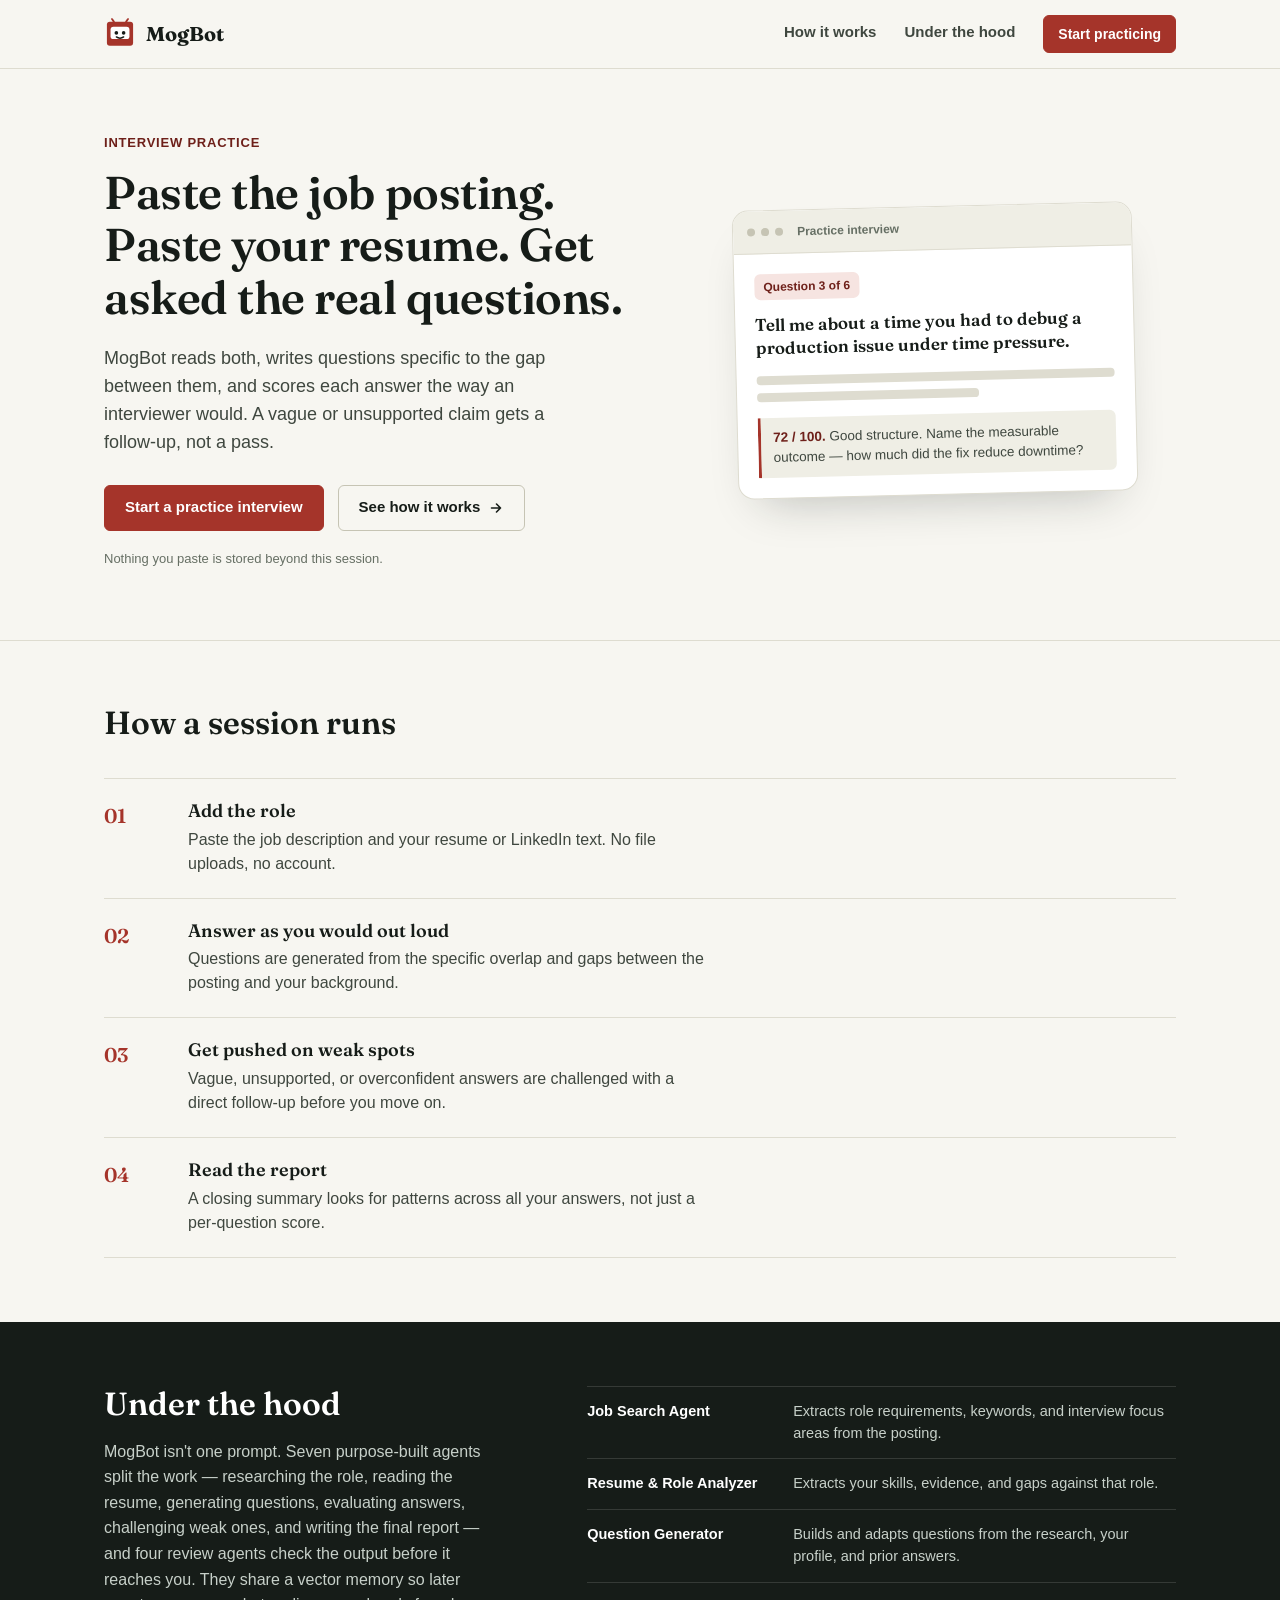
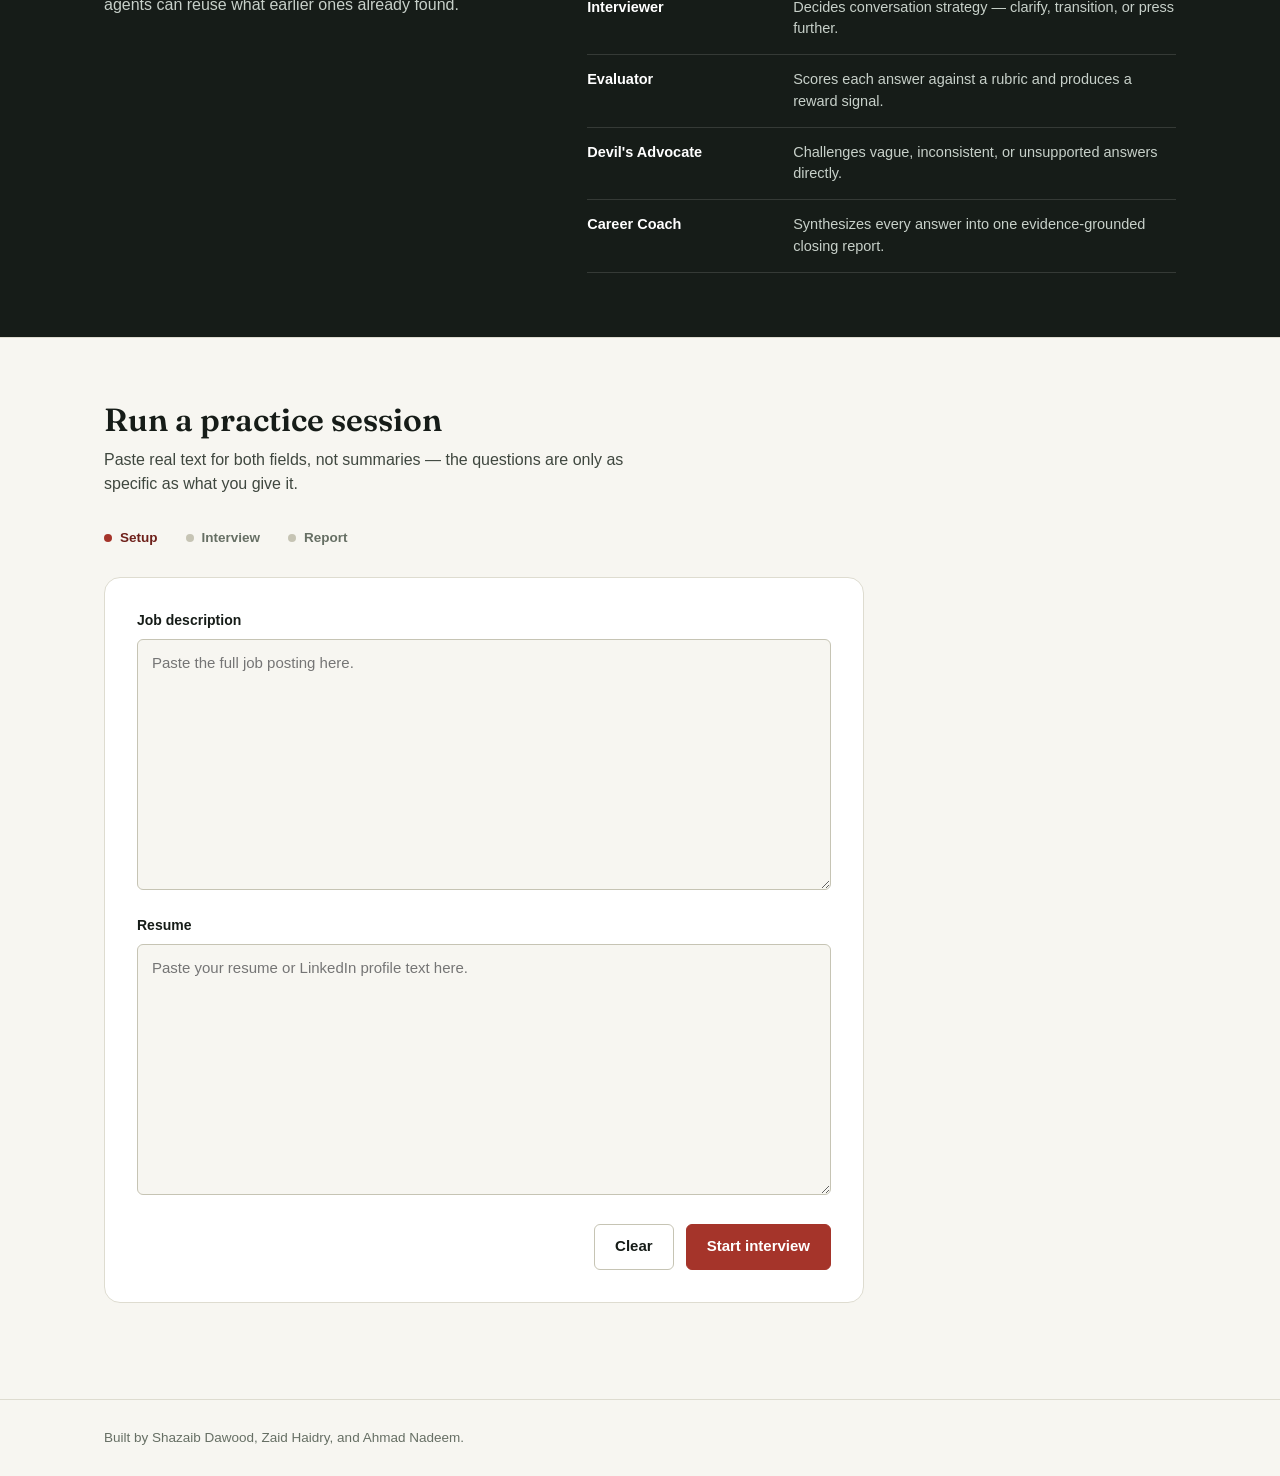
==== web/index.html @ ac3ec2a6 "Add web frontend to replace Chrome extension as primary UI Static single-page site (no build step) h" ====
<!doctype html>
<html lang="en">
  <head>
    <meta charset="utf-8">
    <meta name="viewport" content="width=device-width, initial-scale=1">
    <title>MogBot — Interview Practice From Your Own Resume</title>
    <meta name="description" content="Paste a job description and a resume. MogBot writes interview questions specific to the gap between them and scores each answer, including follow-ups on vague or unsupported claims.">
    <meta name="theme-color" content="#F7F6F1">
    <meta name="mogbot-api-base" content="">
    <link rel="icon" type="image/svg+xml" href="assets/mark.svg">
    <link rel="preconnect" href="https://fonts.googleapis.com">
    <link rel="preconnect" href="https://fonts.gstatic.com" crossorigin>
    <link href="https://fonts.googleapis.com/css2?family=Fraunces:ital,opsz,wght@0,9..144,400;0,9..144,600;0,9..144,700;1,9..144,500&display=swap" rel="stylesheet">
    <link rel="stylesheet" href="styles.css">
  </head>
  <body>
    <a class="skip-link" href="#main">Skip to content</a>

    <header class="site-header">
      <div class="wrap header-row">
        <a class="brand" href="#top">
          <img src="assets/mark.svg" alt="" width="32" height="32">
          <span>MogBot</span>
        </a>

        <nav class="site-nav" aria-label="Primary">
          <a href="#how-it-works">How it works</a>
          <a href="#under-the-hood">Under the hood</a>
          <a class="button primary small" href="#app">Start practicing</a>
        </nav>

        <details class="mobile-nav">
          <summary aria-label="Open menu">Menu</summary>
          <div class="mobile-nav-panel">
            <a href="#how-it-works">How it works</a>
            <a href="#under-the-hood">Under the hood</a>
            <a href="#app">Start practicing</a>
          </div>
        </details>
      </div>
    </header>

    <main id="main">
      <section class="hero" id="top">
        <div class="wrap hero-grid">
          <div class="hero-copy">
            <p class="kicker">Interview practice</p>
            <h1>Paste the job posting. Paste your resume. Get asked the real questions.</h1>
            <p class="lede">MogBot reads both, writes questions specific to the gap between them, and scores each answer the way an interviewer would. A vague or unsupported claim gets a follow-up, not a pass.</p>
            <div class="hero-actions">
              <a class="button primary" href="#app">Start a practice interview</a>
              <a class="button ghost" href="#how-it-works">
                See how it works
                <svg width="16" height="16" viewBox="0 0 16 16" fill="none" aria-hidden="true"><path d="M3.5 8h9M8.5 4l4 4-4 4" stroke="currentColor" stroke-width="1.6" stroke-linecap="round" stroke-linejoin="round"/></svg>
              </a>
            </div>
            <p class="hero-note">Nothing you paste is stored beyond this session.</p>
          </div>

          <div class="hero-visual" aria-hidden="true">
            <div class="mock-window">
              <div class="mock-titlebar">
                <span class="mock-dot"></span><span class="mock-dot"></span><span class="mock-dot"></span>
                <span class="mock-titlebar-label">Practice interview</span>
              </div>
              <div class="mock-body">
                <p class="mock-pill">Question 3 of 6</p>
                <p class="mock-question">Tell me about a time you had to debug a production issue under time pressure.</p>
                <div class="mock-answer-line"></div>
                <div class="mock-answer-line short"></div>
                <div class="mock-feedback">
                  <strong>72 / 100.</strong> Good structure. Name the measurable outcome — how much did the fix reduce downtime?
                </div>
              </div>
            </div>
          </div>
        </div>
      </section>

      <section class="how-it-works" id="how-it-works">
        <div class="wrap">
          <h2>How a session runs</h2>
          <ol class="steps">
            <li>
              <span class="step-num">01</span>
              <div>
                <h3>Add the role</h3>
                <p>Paste the job description and your resume or LinkedIn text. No file uploads, no account.</p>
              </div>
            </li>
            <li>
              <span class="step-num">02</span>
              <div>
                <h3>Answer as you would out loud</h3>
                <p>Questions are generated from the specific overlap and gaps between the posting and your background.</p>
              </div>
            </li>
            <li>
              <span class="step-num">03</span>
              <div>
                <h3>Get pushed on weak spots</h3>
                <p>Vague, unsupported, or overconfident answers are challenged with a direct follow-up before you move on.</p>
              </div>
            </li>
            <li>
              <span class="step-num">04</span>
              <div>
                <h3>Read the report</h3>
                <p>A closing summary looks for patterns across all your answers, not just a per-question score.</p>
              </div>
            </li>
          </ol>
        </div>
      </section>

      <section class="architecture" id="under-the-hood">
        <div class="wrap arch-grid">
          <div class="arch-copy">
            <h2>Under the hood</h2>
            <p>MogBot isn't one prompt. Seven purpose-built agents split the work — researching the role, reading the resume, generating questions, evaluating answers, challenging weak ones, and writing the final report — and four review agents check the output before it reaches you. They share a vector memory so later agents can reuse what earlier ones already found.</p>
          </div>
          <dl class="agent-list">
            <div><dt>Job Search Agent</dt><dd>Extracts role requirements, keywords, and interview focus areas from the posting.</dd></div>
            <div><dt>Resume &amp; Role Analyzer</dt><dd>Extracts your skills, evidence, and gaps against that role.</dd></div>
            <div><dt>Question Generator</dt><dd>Builds and adapts questions from the research, your profile, and prior answers.</dd></div>
            <div><dt>Interviewer</dt><dd>Decides conversation strategy — clarify, transition, or press further.</dd></div>
            <div><dt>Evaluator</dt><dd>Scores each answer against a rubric and produces a reward signal.</dd></div>
            <div><dt>Devil's Advocate</dt><dd>Challenges vague, inconsistent, or unsupported answers directly.</dd></div>
            <div><dt>Career Coach</dt><dd>Synthesizes every answer into one evidence-grounded closing report.</dd></div>
          </dl>
        </div>
      </section>

      <section class="app-section" id="app" aria-labelledby="appHeading">
        <div class="wrap">
          <div class="app-intro">
            <h2 id="appHeading">Run a practice session</h2>
            <p>Paste real text for both fields, not summaries — the questions are only as specific as what you give it.</p>
          </div>

          <ol class="stepper" aria-label="Session progress" id="stepper">
            <li data-step="setup" class="is-current"><span class="stepper-dot"></span>Setup</li>
            <li data-step="interview"><span class="stepper-dot"></span>Interview</li>
            <li data-step="report"><span class="stepper-dot"></span>Report</li>
          </ol>

          <div class="app-shell">
            <section id="setupView" class="app-view is-active" aria-labelledby="setupTitle">
              <h3 id="setupTitle" class="sr-only">Session setup</h3>
              <form id="setupForm" novalidate>
                <div class="field">
                  <label for="jobDescription">Job description</label>
                  <textarea id="jobDescription" rows="10" placeholder="Paste the full job posting here." required></textarea>
                </div>
                <div class="field">
                  <label for="resumeText">Resume</label>
                  <textarea id="resumeText" rows="10" placeholder="Paste your resume or LinkedIn profile text here." required></textarea>
                </div>

                <p id="setupError" class="alert alert-error" role="alert" hidden></p>

                <div class="form-actions">
                  <button type="button" id="clearDraftButton" class="button ghost">Clear</button>
                  <button type="submit" id="startButton" class="button primary">
                    <span class="button-label">Start interview</span>
                    <span class="spinner" hidden aria-hidden="true"></span>
                  </button>
                </div>
              </form>
            </section>

            <section id="interviewView" class="app-view" aria-labelledby="interviewTitle">
              <h3 id="interviewTitle" class="sr-only">Mock interview</h3>
              <div class="view-heading">
                <span id="progressPill" class="pill">Question 1</span>
                <p id="roleFocus" class="context-line"></p>
              </div>

              <div id="questionPanel" class="question-panel" aria-live="polite"></div>

              <form id="answerForm">
                <div class="field">
                  <label for="answerText">Your answer</label>
                  <textarea id="answerText" rows="8" placeholder="Type your answer as you'd say it out loud." required></textarea>
                </div>

                <div id="feedbackPanel" class="alert alert-feedback" aria-live="polite" hidden></div>

                <div class="form-actions">
                  <button type="button" id="backButton" class="button ghost">Back to setup</button>
                  <button type="submit" id="submitAnswerButton" class="button primary">
                    <span class="button-label">Submit answer</span>
                    <span class="spinner" hidden aria-hidden="true"></span>
                  </button>
                </div>
              </form>
            </section>

            <section id="summaryView" class="app-view" aria-labelledby="summaryTitle">
              <h3 id="summaryTitle" class="sr-only">Session report</h3>
              <div id="summaryPanel" class="summary-panel"></div>
              <div class="form-actions">
                <button type="button" id="newSessionButton" class="button primary">Start a new session</button>
              </div>
            </section>
          </div>
        </div>
      </section>
    </main>

    <footer class="site-footer">
      <div class="wrap footer-row">
        <p>Built by Shazaib Dawood, Zaid Haidry, and Ahmad Nadeem.</p>
      </div>
    </footer>

    <script src="app.js"></script>
  </body>
</html>
---- web/styles.css ----
:root {
  color-scheme: light;

  --font-display: "Fraunces", Georgia, "Times New Roman", serif;
  --font-body: -apple-system, BlinkMacSystemFont, "Segoe UI", Roboto, "Helvetica Neue", Arial, sans-serif;

  --bg: #f7f6f1;
  --bg-alt: #efeee5;
  --surface: #ffffff;
  --ink: #161c18;
  --ink-soft: #3f473f;
  --muted: #666f64;
  --line: #dedcd0;
  --line-strong: #c6c4b4;

  --accent: #a5342a;
  --accent-dark: #6e201a;
  --accent-soft: #f6e4e1;

  --warn: #8a4b15;
  --warn-soft: #f7ecdf;
  --error: #a3342f;
  --error-soft: #fbeae8;

  --focus-ring: rgba(165, 52, 42, 0.35);

  --radius-sm: 6px;
  --radius-md: 10px;
  --radius-lg: 16px;

  --wrap: 1120px;
}

* {
  box-sizing: border-box;
}

html {
  scroll-behavior: smooth;
}

@media (prefers-reduced-motion: reduce) {
  html {
    scroll-behavior: auto;
  }
  * {
    animation-duration: 0.001ms !important;
    transition-duration: 0.001ms !important;
  }
}

body {
  margin: 0;
  background: var(--bg);
  color: var(--ink);
  font-family: var(--font-body);
  font-size: 16px;
  line-height: 1.5;
  -webkit-font-smoothing: antialiased;
}

h1, h2, h3 {
  font-family: var(--font-display);
  color: var(--ink);
  margin: 0;
  line-height: 1.15;
  font-weight: 600;
}

p {
  margin: 0;
}

a {
  color: inherit;
}

button {
  font: inherit;
  color: inherit;
}

img {
  display: block;
  max-width: 100%;
}

.wrap {
  max-width: var(--wrap);
  margin: 0 auto;
  padding: 0 24px;
}

.sr-only {
  position: absolute;
  width: 1px;
  height: 1px;
  padding: 0;
  margin: -1px;
  overflow: hidden;
  clip: rect(0, 0, 0, 0);
  white-space: nowrap;
  border: 0;
}

.skip-link {
  position: absolute;
  left: 12px;
  top: -48px;
  background: var(--accent-dark);
  color: #fff;
  padding: 10px 16px;
  border-radius: var(--radius-sm);
  font-size: 14px;
  font-weight: 600;
  z-index: 100;
  transition: top 0.15s ease;
}

.skip-link:focus {
  top: 12px;
}

:focus-visible {
  outline: 2px solid var(--accent);
  outline-offset: 2px;
}

/* ---------- Buttons ---------- */

.button {
  display: inline-flex;
  align-items: center;
  justify-content: center;
  gap: 8px;
  min-height: 46px;
  padding: 0 20px;
  border: 1px solid transparent;
  border-radius: var(--radius-sm);
  font-weight: 600;
  font-size: 15px;
  text-decoration: none;
  cursor: pointer;
  transition: background 0.12s ease, border-color 0.12s ease, color 0.12s ease, transform 0.06s ease;
}

.button:active {
  transform: translateY(1px);
}

.button.small {
  min-height: 38px;
  padding: 0 14px;
  font-size: 14px;
}

.button.primary {
  background: var(--accent);
  color: #fff;
  border-color: var(--accent);
}

.button.primary:hover {
  background: var(--accent-dark);
  border-color: var(--accent-dark);
}

.button.ghost {
  background: transparent;
  border-color: var(--line-strong);
  color: var(--ink);
}

.button.ghost:hover {
  border-color: var(--accent);
  color: var(--accent-dark);
}

.button:disabled {
  cursor: not-allowed;
  opacity: 0.6;
  transform: none;
}

.spinner {
  width: 16px;
  height: 16px;
  border-radius: 50%;
  border: 2px solid rgba(255, 255, 255, 0.4);
  border-top-color: #fff;
  animation: spin 0.7s linear infinite;
}

.button.ghost .spinner {
  border: 2px solid rgba(18, 56, 37, 0.25);
  border-top-color: var(--accent-dark);
}

@keyframes spin {
  to { transform: rotate(360deg); }
}

/* ---------- Header ---------- */

.site-header {
  position: sticky;
  top: 0;
  z-index: 20;
  background: rgba(247, 246, 241, 0.92);
  backdrop-filter: blur(6px);
  border-bottom: 1px solid var(--line);
}

.header-row {
  display: flex;
  align-items: center;
  justify-content: space-between;
  height: 68px;
}

.brand {
  display: flex;
  align-items: center;
  gap: 10px;
  text-decoration: none;
  font-family: var(--font-display);
  font-weight: 700;
  font-size: 20px;
  color: var(--ink);
}

.site-nav {
  display: flex;
  align-items: center;
  gap: 28px;
}

.site-nav a:not(.button) {
  text-decoration: none;
  font-size: 15px;
  font-weight: 600;
  color: var(--ink-soft);
  padding-bottom: 2px;
  border-bottom: 1px solid transparent;
}

.site-nav a:not(.button):hover {
  color: var(--accent-dark);
  border-bottom-color: var(--accent);
}

.mobile-nav {
  display: none;
}

/* ---------- Hero ---------- */

.hero {
  padding: 64px 0 72px;
}

.hero-grid {
  display: grid;
  grid-template-columns: 1.05fr 0.95fr;
  gap: 56px;
  align-items: center;
}

.kicker {
  font-size: 13px;
  font-weight: 700;
  letter-spacing: 0.06em;
  text-transform: uppercase;
  color: var(--accent-dark);
  margin-bottom: 14px;
}

.hero h1 {
  font-size: clamp(32px, 4.4vw, 46px);
  letter-spacing: -0.01em;
  margin-bottom: 20px;
}

.lede {
  font-size: 18px;
  line-height: 1.55;
  color: var(--ink-soft);
  max-width: 46ch;
  margin-bottom: 28px;
}

.hero-actions {
  display: flex;
  flex-wrap: wrap;
  gap: 14px;
  margin-bottom: 18px;
}

.hero-actions .button.ghost svg {
  transition: transform 0.12s ease;
}

.hero-actions .button.ghost:hover svg {
  transform: translateX(2px);
}

.hero-note {
  font-size: 13px;
  color: var(--muted);
}

.hero-visual {
  display: flex;
  justify-content: center;
}

.mock-window {
  width: 100%;
  max-width: 400px;
  background: var(--surface);
  border: 1px solid var(--line);
  border-radius: var(--radius-lg);
  box-shadow: 0 24px 48px -24px rgba(22, 28, 24, 0.28);
  transform: rotate(-1.4deg);
  overflow: hidden;
}

.mock-titlebar {
  display: flex;
  align-items: center;
  gap: 6px;
  padding: 12px 14px;
  border-bottom: 1px solid var(--line);
  background: var(--bg-alt);
}

.mock-dot {
  width: 8px;
  height: 8px;
  border-radius: 50%;
  background: var(--line-strong);
}

.mock-titlebar-label {
  margin-left: 8px;
  font-size: 12px;
  font-weight: 600;
  color: var(--muted);
}

.mock-body {
  padding: 20px;
}

.mock-pill {
  display: inline-block;
  font-size: 12px;
  font-weight: 700;
  color: var(--accent-dark);
  background: var(--accent-soft);
  border-radius: var(--radius-sm);
  padding: 4px 9px;
  margin-bottom: 14px;
}

.mock-question {
  font-family: var(--font-display);
  font-weight: 600;
  font-size: 17px;
  line-height: 1.35;
  margin-bottom: 16px;
}

.mock-answer-line {
  height: 9px;
  border-radius: 4px;
  background: var(--line);
  margin-bottom: 8px;
}

.mock-answer-line.short {
  width: 62%;
  margin-bottom: 16px;
}

.mock-feedback {
  font-size: 13.5px;
  line-height: 1.5;
  color: var(--ink-soft);
  background: var(--bg-alt);
  border-left: 3px solid var(--accent);
  border-radius: 0 var(--radius-sm) var(--radius-sm) 0;
  padding: 10px 12px;
}

.mock-feedback strong {
  color: var(--accent-dark);
}

/* ---------- How it works ---------- */

.how-it-works {
  padding: 64px 0;
  border-top: 1px solid var(--line);
}

.how-it-works h2 {
  font-size: clamp(26px, 3vw, 32px);
  margin-bottom: 36px;
}

.steps {
  list-style: none;
  margin: 0;
  padding: 0;
  display: grid;
  gap: 0;
}

.steps li {
  display: grid;
  grid-template-columns: 64px 1fr;
  gap: 20px;
  padding: 22px 0;
  border-top: 1px solid var(--line);
}

.steps li:last-child {
  border-bottom: 1px solid var(--line);
}

.step-num {
  font-family: var(--font-display);
  font-size: 20px;
  font-weight: 600;
  color: var(--accent);
}

.steps h3 {
  font-size: 18px;
  margin-bottom: 6px;
}

.steps p {
  color: var(--ink-soft);
  max-width: 58ch;
}

/* ---------- Architecture (dark break) ---------- */

.architecture {
  background: var(--ink);
  color: #eef1ea;
  padding: 64px 0;
}

.arch-grid {
  display: grid;
  grid-template-columns: 0.85fr 1.15fr;
  gap: 48px;
}

.arch-copy h2 {
  color: #fff;
  font-size: clamp(26px, 3vw, 32px);
  margin-bottom: 16px;
}

.arch-copy p {
  color: #c7d0c9;
  line-height: 1.6;
  max-width: 44ch;
}

.agent-list {
  margin: 0;
  display: grid;
  gap: 0;
}

.agent-list > div {
  padding: 14px 0;
  border-top: 1px solid rgba(238, 241, 234, 0.14);
  display: grid;
  grid-template-columns: 190px 1fr;
  gap: 16px;
}

.agent-list > div:last-child {
  border-bottom: 1px solid rgba(238, 241, 234, 0.14);
}

.agent-list dt {
  font-weight: 700;
  font-size: 14.5px;
  color: #fff;
}

.agent-list dd {
  margin: 0;
  font-size: 14.5px;
  color: #c7d0c9;
  line-height: 1.5;
}

/* ---------- App section ---------- */

.app-section {
  padding: 64px 0 96px;
  border-top: 1px solid var(--line);
}

.app-intro {
  max-width: 60ch;
  margin-bottom: 32px;
}

.app-intro h2 {
  font-size: clamp(26px, 3vw, 32px);
  margin-bottom: 10px;
}

.app-intro p {
  color: var(--ink-soft);
}

.stepper {
  list-style: none;
  display: flex;
  gap: 28px;
  padding: 0;
  margin: 0 0 28px;
}

.stepper li {
  display: flex;
  align-items: center;
  gap: 8px;
  font-size: 13.5px;
  font-weight: 700;
  color: var(--muted);
}

.stepper-dot {
  width: 8px;
  height: 8px;
  border-radius: 50%;
  background: var(--line-strong);
}

.stepper li.is-current {
  color: var(--accent-dark);
}

.stepper li.is-current .stepper-dot {
  background: var(--accent);
}

.stepper li.is-done {
  color: var(--ink-soft);
}

.stepper li.is-done .stepper-dot {
  background: var(--accent);
}

.app-shell {
  background: var(--surface);
  border: 1px solid var(--line);
  border-radius: var(--radius-lg);
  padding: 32px;
  max-width: 760px;
}

.app-view {
  display: none;
}

.app-view.is-active {
  display: block;
}

.field {
  display: block;
  margin-bottom: 18px;
}

.field label {
  display: block;
  margin-bottom: 8px;
  font-size: 14px;
  font-weight: 700;
}

textarea {
  width: 100%;
  resize: vertical;
  min-height: 130px;
  padding: 12px 14px;
  border: 1px solid var(--line-strong);
  border-radius: var(--radius-sm);
  background: var(--bg);
  color: var(--ink);
  font-family: var(--font-body);
  font-size: 15px;
  line-height: 1.5;
  outline: none;
}

textarea:hover {
  border-color: var(--muted);
}

textarea:focus {
  border-color: var(--accent);
  box-shadow: 0 0 0 3px var(--focus-ring);
}

.form-actions {
  display: flex;
  justify-content: flex-end;
  gap: 12px;
  margin-top: 22px;
}

.alert {
  border-radius: var(--radius-sm);
  padding: 12px 14px;
  font-size: 14px;
  line-height: 1.5;
  margin-top: 4px;
}

.alert-error {
  background: var(--error-soft);
  color: var(--error);
  border: 1px solid rgba(163, 52, 47, 0.25);
}

.alert-feedback {
  background: var(--accent-soft);
  color: var(--accent-dark);
  border: 1px solid rgba(165, 52, 42, 0.2);
}

.alert-feedback strong {
  color: var(--accent-dark);
}

.view-heading {
  display: flex;
  align-items: baseline;
  gap: 12px;
  flex-wrap: wrap;
  margin-bottom: 16px;
}

.pill {
  display: inline-block;
  font-size: 12.5px;
  font-weight: 700;
  color: var(--accent-dark);
  background: var(--accent-soft);
  border-radius: var(--radius-sm);
  padding: 5px 10px;
  white-space: nowrap;
}

.context-line {
  font-size: 13.5px;
  color: var(--muted);
}

.question-panel {
  padding: 18px;
  border: 1px solid var(--line);
  border-radius: var(--radius-md);
  background: var(--bg-alt);
  font-family: var(--font-display);
  font-weight: 600;
  font-size: 18px;
  line-height: 1.4;
  margin-bottom: 20px;
  min-height: 76px;
}

.summary-panel {
  padding: 22px;
  border: 1px solid var(--line);
  border-radius: var(--radius-md);
  background: var(--bg-alt);
  margin-bottom: 22px;
}

.summary-panel h3 {
  font-size: 19px;
  margin-bottom: 10px;
}

.summary-panel .trend {
  color: var(--ink-soft);
  margin-bottom: 14px;
}

.summary-panel ul {
  margin: 0;
  padding-left: 20px;
  color: var(--ink-soft);
}

.summary-panel li {
  margin-bottom: 8px;
  line-height: 1.5;
}

/* ---------- Footer ---------- */

.site-footer {
  border-top: 1px solid var(--line);
  padding: 28px 0;
}

.footer-row p {
  font-size: 13.5px;
  color: var(--muted);
}

/* ---------- Responsive ---------- */

@media (max-width: 900px) {
  .hero-grid,
  .arch-grid {
    grid-template-columns: 1fr;
  }

  .hero-visual {
    order: -1;
  }

  .mock-window {
    transform: none;
    max-width: 460px;
  }

  .agent-list > div {
    grid-template-columns: 1fr;
    gap: 4px;
  }
}

@media (max-width: 720px) {
  .site-nav {
    display: none;
  }

  .mobile-nav {
    display: block;
    position: relative;
  }

  .mobile-nav summary {
    list-style: none;
    cursor: pointer;
    font-weight: 700;
    font-size: 14px;
    padding: 8px 14px;
    border: 1px solid var(--line-strong);
    border-radius: var(--radius-sm);
  }

  .mobile-nav summary::-webkit-details-marker {
    display: none;
  }

  .mobile-nav-panel {
    position: absolute;
    right: 0;
    top: calc(100% + 8px);
    background: var(--surface);
    border: 1px solid var(--line);
    border-radius: var(--radius-md);
    box-shadow: 0 12px 28px -12px rgba(22, 28, 24, 0.25);
    padding: 10px;
    display: flex;
    flex-direction: column;
    gap: 2px;
    min-width: 180px;
  }

  .mobile-nav-panel a {
    text-decoration: none;
    color: var(--ink);
    font-weight: 600;
    font-size: 14.5px;
    padding: 9px 10px;
    border-radius: var(--radius-sm);
  }

  .mobile-nav-panel a:hover {
    background: var(--bg-alt);
  }

  .app-shell {
    padding: 22px;
  }

  .form-actions {
    flex-direction: column-reverse;
    align-items: stretch;
  }

  .form-actions .button {
    width: 100%;
  }

  .stepper {
    gap: 16px;
    flex-wrap: wrap;
  }
}

@media (max-width: 480px) {
  .wrap {
    padding: 0 18px;
  }

  .hero {
    padding: 40px 0 48px;
  }

  .hero-actions {
    flex-direction: column;
    align-items: stretch;
  }

  .hero-actions .button {
    width: 100%;
  }
}
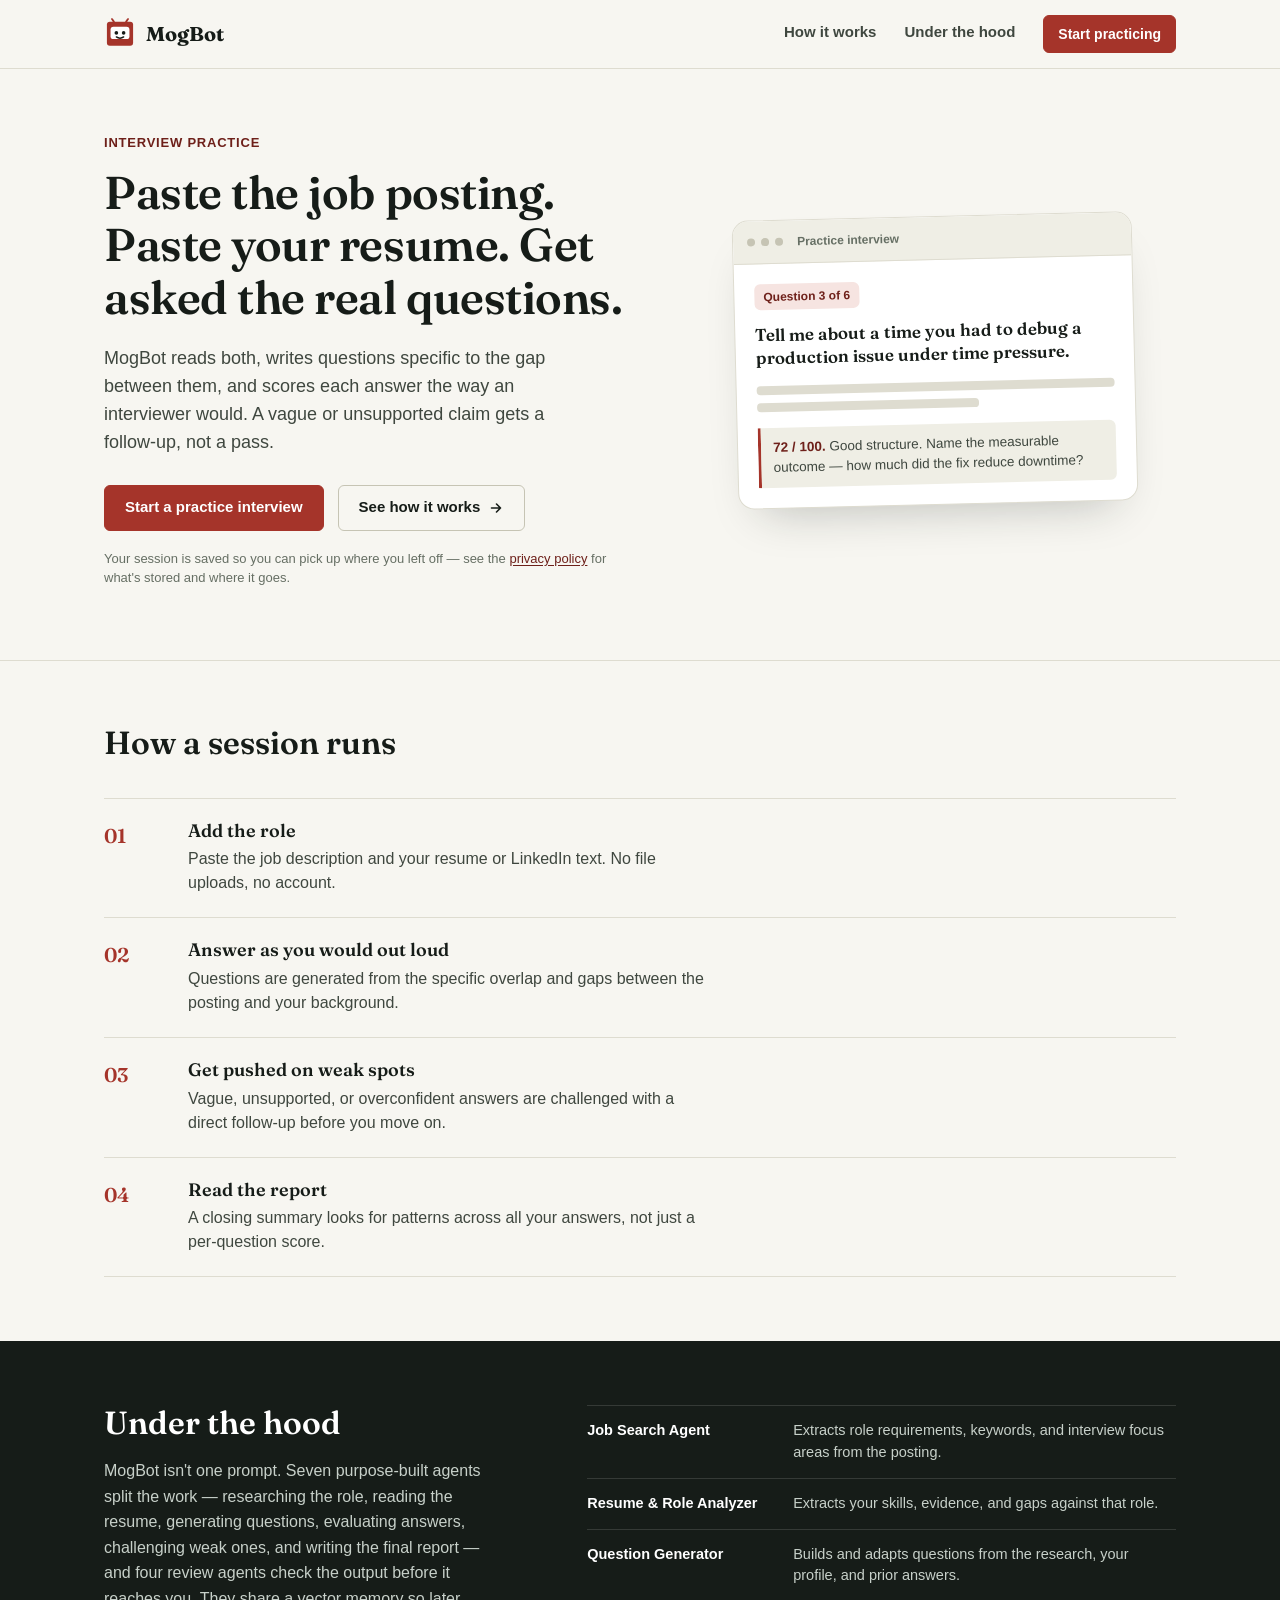
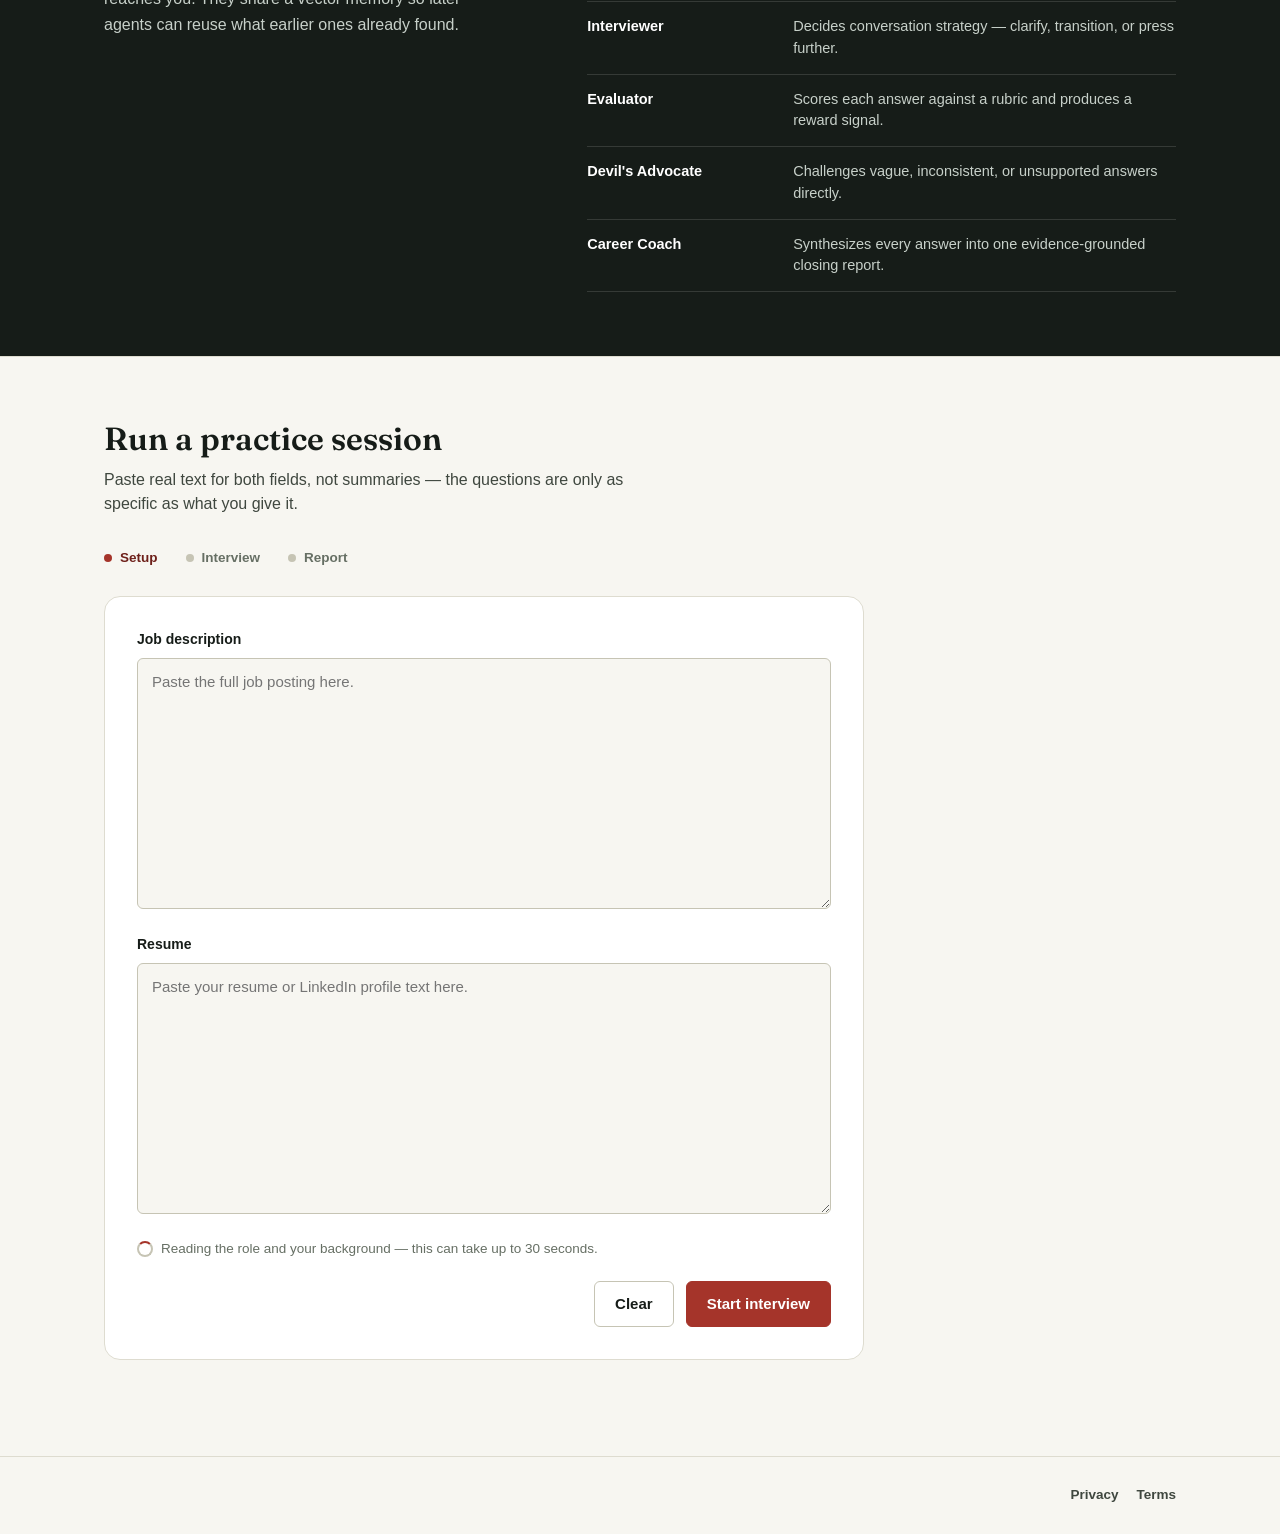
==== commit 304f7e1f: "Fix cross-session semantic cache leak; add privacy/terms pages and web unit tests Scope caching in d" ====
--- a/web/index.html
+++ b/web/index.html
@@ -54,7 +54,7 @@
                 <svg width="16" height="16" viewBox="0 0 16 16" fill="none" aria-hidden="true"><path d="M3.5 8h9M8.5 4l4 4-4 4" stroke="currentColor" stroke-width="1.6" stroke-linecap="round" stroke-linejoin="round"/></svg>
               </a>
             </div>
-            <p class="hero-note">Nothing you paste is stored beyond this session.</p>
+            <p class="hero-note">Your session is saved so you can pick up where you left off — see the <a href="privacy.html">privacy policy</a> for what's stored and where it goes.</p>
           </div>
 
           <div class="hero-visual" aria-hidden="true">
@@ -158,6 +158,7 @@
                 </div>
 
                 <p id="setupError" class="alert alert-error" role="alert" hidden></p>
+                <p id="setupLoadingNote" class="loading-note" aria-live="polite" hidden>Reading the role and your background — this can take up to 30 seconds.</p>
 
                 <div class="form-actions">
                   <button type="button" id="clearDraftButton" class="button ghost">Clear</button>
@@ -185,6 +186,7 @@
                 </div>
 
                 <div id="feedbackPanel" class="alert alert-feedback" aria-live="polite" hidden></div>
+                <p id="answerLoadingNote" class="loading-note" aria-live="polite" hidden>Scoring your answer — this can take up to 20 seconds.</p>
 
                 <div class="form-actions">
                   <button type="button" id="backButton" class="button ghost">Back to setup</button>
@@ -210,10 +212,14 @@
 
     <footer class="site-footer">
       <div class="wrap footer-row">
-        <p>Built by Shazaib Dawood, Zaid Haidry, and Ahmad Nadeem.</p>
+        <nav class="footer-links" aria-label="Legal">
+          <a href="privacy.html">Privacy</a>
+          <a href="terms.html">Terms</a>
+        </nav>
       </div>
     </footer>
 
+    <script src="logic.js"></script>
     <script src="app.js"></script>
   </body>
 </html>
--- a/web/styles.css
+++ b/web/styles.css
@@ -309,6 +309,12 @@
   color: var(--muted);
 }
 
+.hero-note a {
+  color: var(--accent-dark);
+  text-decoration: underline;
+  text-underline-offset: 2px;
+}
+
 .hero-visual {
   display: flex;
   justify-content: center;
@@ -647,6 +653,26 @@
   color: var(--accent-dark);
 }
 
+.loading-note {
+  display: flex;
+  align-items: center;
+  gap: 8px;
+  font-size: 13.5px;
+  color: var(--muted);
+  margin-top: 4px;
+}
+
+.loading-note::before {
+  content: "";
+  width: 12px;
+  height: 12px;
+  flex: 0 0 auto;
+  border-radius: 50%;
+  border: 2px solid var(--line-strong);
+  border-top-color: var(--accent);
+  animation: spin 0.7s linear infinite;
+}
+
 .view-heading {
   display: flex;
   align-items: baseline;
@@ -720,9 +746,77 @@
   padding: 28px 0;
 }
 
-.footer-row p {
+.footer-row {
+  display: flex;
+  align-items: center;
+  justify-content: flex-end;
+  flex-wrap: wrap;
+  gap: 10px;
+}
+
+.footer-links {
+  display: flex;
+  gap: 18px;
+}
+
+.footer-links a {
   font-size: 13.5px;
+  font-weight: 600;
+  color: var(--ink-soft);
+  text-decoration: none;
+}
+
+.footer-links a:hover {
+  color: var(--accent-dark);
+  text-decoration: underline;
+}
+
+/* ---------- Legal pages ---------- */
+
+.legal-page {
+  padding: 56px 0 72px;
+}
+
+.legal-page .kicker {
+  margin-bottom: 10px;
+}
+
+.legal-page h1 {
+  font-size: clamp(28px, 4vw, 38px);
+  margin-bottom: 8px;
+  max-width: 20ch;
+}
+
+.legal-updated {
   color: var(--muted);
+  font-size: 13.5px;
+  margin-bottom: 32px;
+}
+
+.legal-page > .wrap {
+  max-width: 700px;
+}
+
+.legal-page p {
+  color: var(--ink-soft);
+  line-height: 1.65;
+  margin-bottom: 16px;
+  max-width: 68ch;
+}
+
+.legal-page h2 {
+  font-size: 20px;
+  margin: 34px 0 12px;
+}
+
+.legal-page a {
+  color: var(--accent-dark);
+  text-decoration: underline;
+  text-underline-offset: 2px;
+}
+
+.legal-page a:hover {
+  color: var(--accent);
 }
 
 /* ---------- Responsive ---------- */
